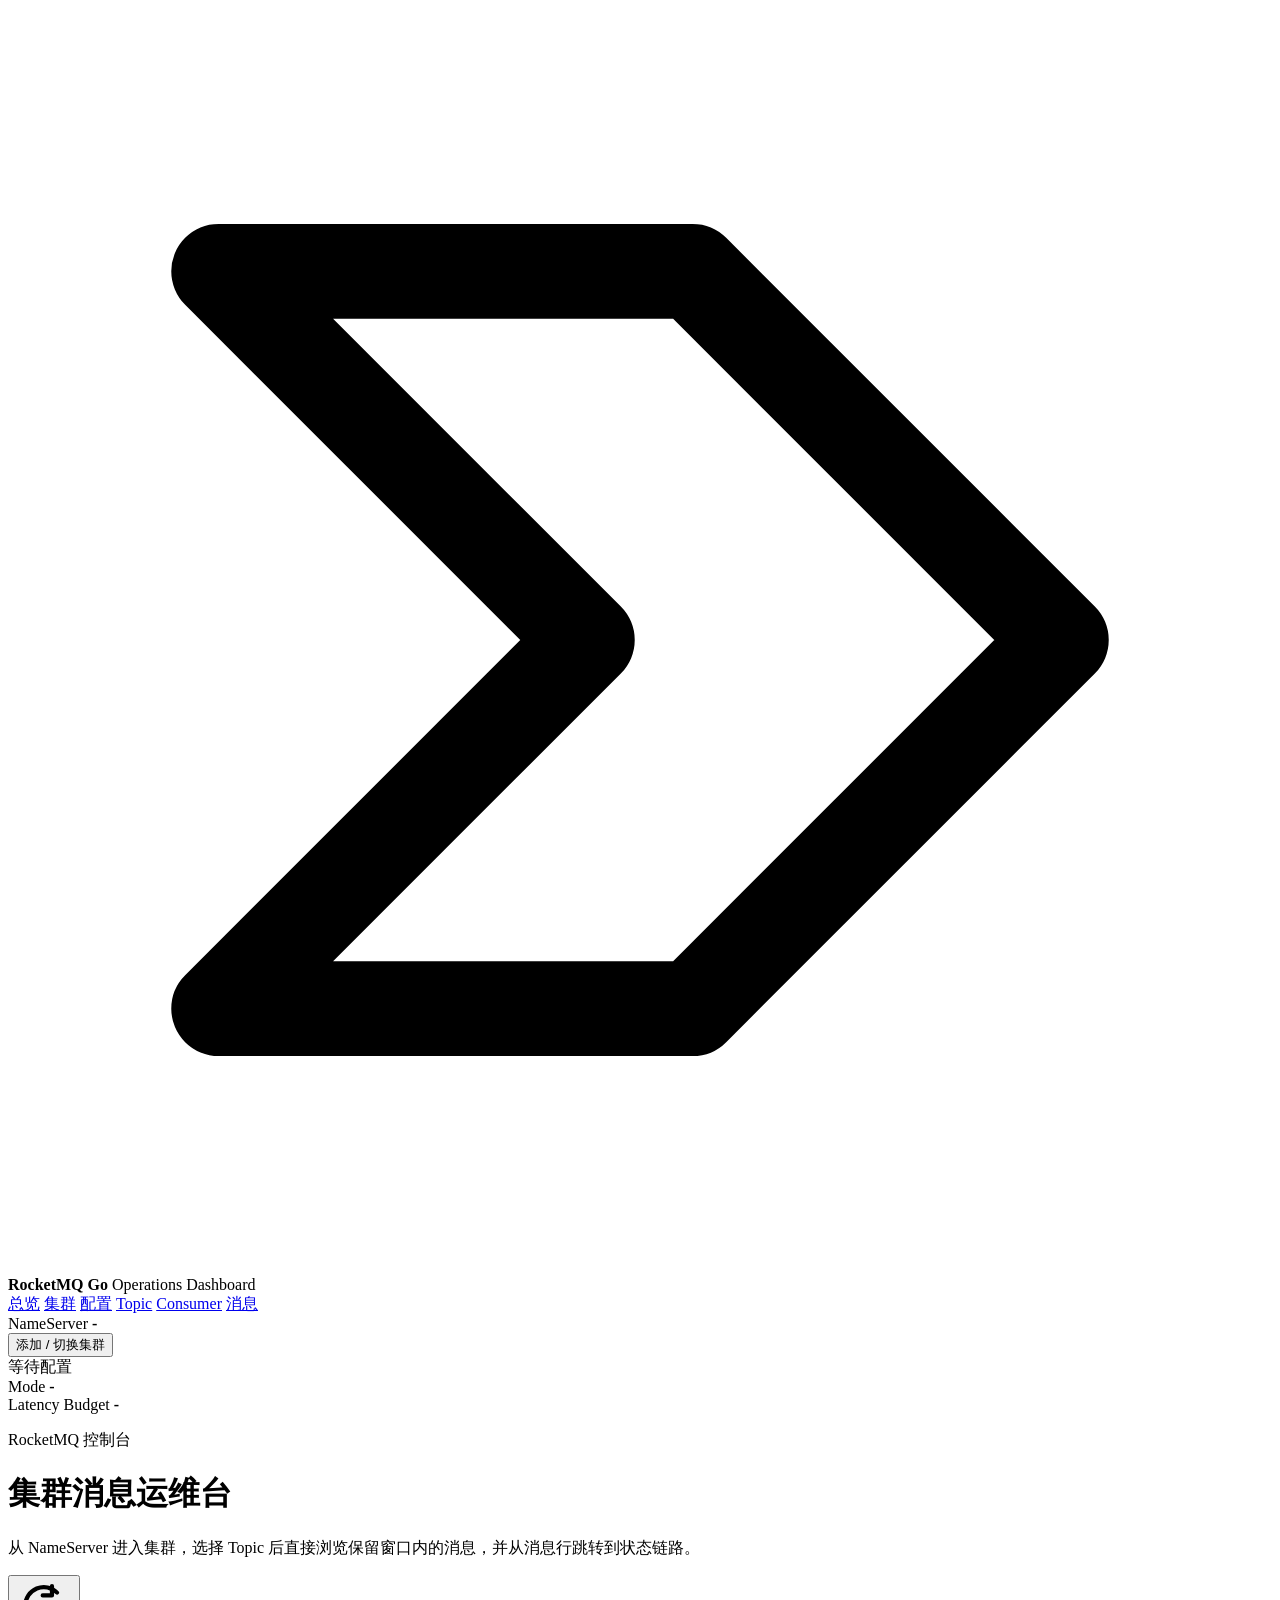
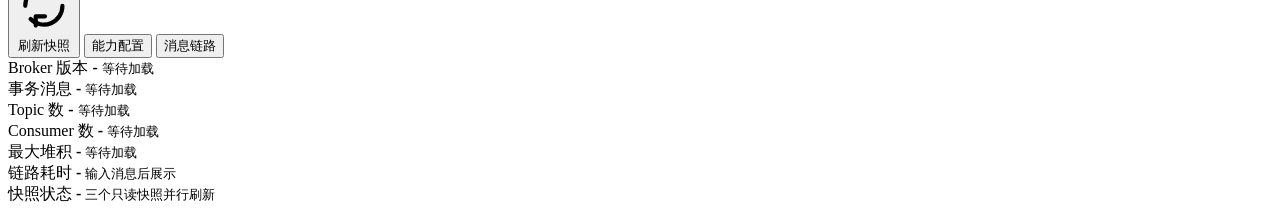
==== internal/server/public/index.html @ 45d166f7 "feat(dashboard): show external proxy endpoints" ====
<!doctype html>
<html lang="zh-CN">
  <head>
    <meta charset="UTF-8" />
    <meta name="viewport" content="width=device-width, initial-scale=1.0" />
    <title>RocketMQ Go Dashboard</title>
    <link rel="icon" href="data:image/svg+xml,%3Csvg xmlns='http://www.w3.org/2000/svg' viewBox='0 0 32 32'%3E%3Crect width='32' height='32' rx='6' fill='%231b2a33'/%3E%3Cpath d='M7 9h12l6 7-6 7H7l7-7z' fill='none' stroke='%23f0b95b' stroke-width='2.4' stroke-linejoin='round'/%3E%3C/svg%3E" />
    <link rel="stylesheet" href="/styles.css" />
  </head>
  <body>
    <div class="app-shell">
      <aside class="sidebar">
        <div class="brand">
          <div class="brand-mark" aria-hidden="true">
            <svg viewBox="0 0 24 24" role="presentation">
              <path d="M4 5h9l7 7-7 7H4l7-7z" fill="none" stroke="currentColor" stroke-width="1.8" stroke-linejoin="round" />
            </svg>
          </div>
          <div class="brand-copy">
            <strong>RocketMQ Go</strong>
            <span>Operations Dashboard</span>
          </div>
        </div>

        <nav class="side-nav" aria-label="页面导航" role="tablist">
          <a href="#overview" data-tab="overview" role="tab" aria-selected="true" class="active">总览</a>
          <a href="#clusters" data-tab="clusters" role="tab" aria-selected="false">集群</a>
          <a href="#features" data-tab="features" role="tab" aria-selected="false">配置</a>
          <a href="#topics" data-tab="topics" role="tab" aria-selected="false">Topic</a>
          <a href="#consumers" data-tab="consumers" role="tab" aria-selected="false">Consumer</a>
          <a href="#messages" data-tab="messages" role="tab" aria-selected="false">消息</a>
        </nav>

        <section class="sidebar-stack">
          <div class="sidebar-block">
            <span class="sidebar-label">NameServer</span>
            <strong id="nameServer">-</strong>
            <div class="nameserver-actions">
              <button id="openNameServerDialog" class="nameserver-open" type="button">添加 / 切换集群</button>
            </div>
            <span id="nameServerSwitchStatus" class="sidebar-note">等待配置</span>
          </div>
          <div class="sidebar-block">
            <span class="sidebar-label">Mode</span>
            <strong id="serviceMode">-</strong>
          </div>
          <div class="sidebar-block">
            <span class="sidebar-label">Latency Budget</span>
            <strong id="latencyBudget">-</strong>
          </div>
        </section>
      </aside>

      <main class="content">
        <header class="topbar">
          <div class="topbar-copy">
            <p class="eyebrow">RocketMQ 控制台</p>
            <h1>集群消息运维台</h1>
            <p class="lead">
              从 NameServer 进入集群，选择 Topic 后直接浏览保留窗口内的消息，并从消息行跳转到状态链路。
            </p>
          </div>
          <div class="topbar-actions">
            <button id="refreshButton" class="button button-primary" type="button">
              <svg viewBox="0 0 24 24" aria-hidden="true">
                <path d="M20 12a8 8 0 0 1-13.7 5.7M4 12a8 8 0 0 1 13.7-5.7" fill="none" stroke="currentColor" stroke-width="1.8" stroke-linecap="round" />
                <path d="M15.5 3.5v4h-4M8.5 20.5v-4h4" fill="none" stroke="currentColor" stroke-width="1.8" stroke-linecap="round" stroke-linejoin="round" />
              </svg>
              <span>刷新快照</span>
            </button>
            <button class="button button-secondary" type="button" data-tab-link="features">能力配置</button>
            <button class="button button-secondary" type="button" data-tab-link="messages">消息链路</button>
          </div>
        </header>

        <section class="kpi-grid page-view" id="overview" data-page="overview" aria-label="概览指标">
          <article class="kpi-card">
            <span>Broker 版本</span>
            <strong id="brokerVersion">-</strong>
            <small id="clusterMeta">等待加载</small>
          </article>
          <article class="kpi-card">
            <span>事务消息</span>
            <strong id="transactionSupport">-</strong>
            <small id="transactionMeta">等待加载</small>
          </article>
          <article class="kpi-card">
            <span>Topic 数</span>
            <strong id="topicCount">-</strong>
            <small id="topicMeta">等待加载</small>
          </article>
          <article class="kpi-card">
            <span>Consumer 数</span>
            <strong id="consumerCount">-</strong>
            <small id="consumerMeta">等待加载</small>
          </article>
          <article class="kpi-card">
            <span>最大堆积</span>
            <strong id="maxLag">-</strong>
            <small id="consumerLagMeta">等待加载</small>
          </article>
          <article class="kpi-card">
            <span>链路耗时</span>
            <strong id="chainLatency">-</strong>
            <small id="chainMeta">输入消息后展示</small>
          </article>
          <article class="kpi-card">
            <span>快照状态</span>
            <strong id="snapshotState">-</strong>
            <small id="snapshotMeta">三个只读快照并行刷新</small>
          </article>
        </section>

        <section class="panel page-view" id="clusters" data-page="clusters" hidden>
          <div class="panel-head">
            <div>
              <h2>集群与 Broker</h2>
              <p>展示 broker 自报版本、地址和链路负载，支持快速确认线上 MQ 版本。</p>
            </div>
            <div class="panel-meta">
              <span id="clusterStatus">等待刷新</span>
              <div class="status-pills" id="clusterMetaPills"></div>
            </div>
          </div>
          <div class="table-wrap card-table">
            <table>
              <thead>
                <tr>
                  <th>Cluster</th>
                  <th>Broker</th>
                  <th>地址</th>
                  <th>版本</th>
                  <th>InTPS</th>
                  <th>OutTPS</th>
                  <th>状态</th>
                  <th>操作</th>
                </tr>
              </thead>
              <tbody id="clusterRows"></tbody>
            </table>
          </div>
        </section>

        <section class="panel page-view" id="features" data-page="features" hidden>
          <div class="panel-head">
            <div>
              <h2>NameServer 能力与配置</h2>
              <p>按当前 NameServer 汇总 Broker 配置、系统 Topic、事务消息和运行期开关。</p>
            </div>
            <div class="panel-meta">
              <span id="featureStatus">等待刷新</span>
              <div class="status-pills" id="featureMetaPills"></div>
            </div>
          </div>

          <div id="featureSummary" class="summary-grid feature-summary">
            <div>
              <span>NameServer</span>
              <strong>-</strong>
            </div>
            <div>
              <span>Broker 配置</span>
              <strong>-</strong>
            </div>
            <div>
              <span>系统 Topic</span>
              <strong>-</strong>
            </div>
            <div>
              <span>采集时间</span>
              <strong>-</strong>
            </div>
          </div>

          <div id="capabilityGrid" class="capability-grid">
            <div class="empty-state">等待能力画像。</div>
          </div>

          <div id="featureWarnings" class="feature-warnings" hidden></div>

          <section class="feature-section">
            <div class="detail-section-head">
              <h3>事务消息运行态</h3>
              <span id="transactionRuntimeCount">0 项</span>
            </div>
            <div id="transactionRuntimePanel" class="transaction-runtime-panel">
              <div class="empty-state">等待刷新。</div>
            </div>
          </section>

          <section class="feature-section runtime-config-section">
            <div class="detail-section-head">
              <h3>在线配置与服务</h3>
              <span id="runtimeConfigStatus">等待状态</span>
            </div>
            <div id="proxyRuntimeSummary" class="summary-grid runtime-config-summary">
              <div><span>gRPC Proxy</span><strong>-</strong></div>
              <div><span>进程</span><strong>-</strong></div>
              <div><span>对外 gRPC</span><strong>-</strong></div>
              <div><span>对外 Remoting</span><strong>-</strong></div>
              <div><span>容器 gRPC</span><strong>-</strong></div>
              <div><span>容器 Remoting</span><strong>-</strong></div>
              <div><span>PID</span><strong>-</strong></div>
              <div><span>重启次数</span><strong>-</strong></div>
            </div>
            <form id="proxyRuntimeForm" class="proxy-runtime-form">
              <div class="runtime-config-toolbar">
                <label class="runtime-toggle" for="proxyRuntimeEnabled">
                  <input id="proxyRuntimeEnabled" type="checkbox" />
                  <span class="runtime-toggle-track" aria-hidden="true"></span>
                  <strong>gRPC Proxy</strong>
                </label>
                <div class="runtime-config-actions">
                  <button id="proxyRuntimeApply" class="button button-primary" type="submit">保存并应用</button>
                  <button id="proxyRuntimeRestart" class="button button-secondary" type="button">重启 Proxy</button>
                </div>
              </div>
              <div id="proxyRuntimeFields" class="runtime-config-groups">
                <div class="empty-state">等待 Proxy 配置。</div>
              </div>
            </form>
            <div id="runtimeConfigNotice" class="mutation-notice" role="status">等待配置操作。</div>
          </section>

          <section class="feature-section">
            <div class="detail-section-head">
              <h3>常用配置中文面板</h3>
              <span id="commonConfigPanelCount">0 项</span>
            </div>
            <div id="commonConfigPanels" class="common-config-panels">
              <div class="empty-state">等待刷新。</div>
            </div>
          </section>

          <section class="feature-section">
            <div class="detail-section-head">
              <h3>系统 Topic</h3>
              <span id="systemTopicCount">0 个</span>
            </div>
            <div class="table-wrap card-table">
              <table>
                <thead>
                  <tr>
                    <th>Topic</th>
                    <th>能力</th>
                    <th>类型</th>
                    <th>状态</th>
                    <th>说明</th>
                  </tr>
                </thead>
                <tbody id="systemTopicRows">
                  <tr><td colspan="5">等待刷新。</td></tr>
                </tbody>
              </table>
            </div>
          </section>

          <section class="feature-section">
            <div class="detail-section-head">
              <h3>NameServer 配置</h3>
              <span id="nameServerConfigCount">0 项</span>
            </div>
            <div id="nameServerConfigGroups" class="config-groups">
              <div class="empty-state">等待刷新。</div>
            </div>
          </section>

          <section class="feature-section">
            <div class="detail-section-head">
              <h3>Broker 配置</h3>
              <span id="brokerConfigCount">0 项</span>
            </div>
            <div class="config-toolbar">
              <label for="featureConfigSearch">
                <span>过滤配置</span>
                <input id="featureConfigSearch" type="search" autocomplete="off" placeholder="key / value / broker" />
              </label>
              <button id="featureConfigSearchClear" class="route-action" type="button">清空</button>
            </div>
            <div id="brokerConfigGroups" class="config-groups">
              <div class="empty-state">等待刷新。</div>
            </div>
          </section>
        </section>

        <section class="panel page-view" id="topics" data-page="topics" hidden>
            <div class="panel-head">
              <div>
                <h2>Topic</h2>
                <p>选择 Topic 后自动加载路由、队列水位和最近可回查消息。</p>
              </div>
              <div class="panel-meta">
                <span id="topicStatus">等待刷新</span>
                <div class="status-pills" id="topicMetaPills"></div>
              </div>
            </div>
            <div class="topic-layout">
              <div class="topic-list-panel">
                <div class="topic-searchbar">
                  <label for="topicSearchInput">
                    <span>搜索 Topic</span>
                    <input id="topicSearchInput" type="search" autocomplete="off" placeholder="名称 / 类型" />
                  </label>
                  <button id="topicSearchClear" class="route-action" type="button">清空</button>
                  <span id="topicSearchCount">等待加载</span>
                </div>
                <div class="table-wrap compact">
                  <table>
                    <thead>
                      <tr>
                        <th>Topic</th>
                        <th>类型</th>
                        <th>选择</th>
                      </tr>
                    </thead>
                    <tbody id="topicRows"></tbody>
                  </table>
                </div>
              </div>
              <div class="topic-detail-stack">
                <div class="subtab-bar" role="tablist" aria-label="Topic 功能">
                  <button class="subtab active" type="button" data-subtab-group="topic" data-subtab-target="topic-mutation-panel" aria-selected="true">配置</button>
                  <button class="subtab" type="button" data-subtab-group="topic" data-subtab-target="topic-send-panel" aria-selected="false">发送</button>
                  <button class="subtab" type="button" data-subtab-group="topic" data-subtab-target="topic-messages-panel" aria-selected="false">消息</button>
                  <button class="subtab" type="button" data-subtab-group="topic" data-subtab-target="topic-route-panel" aria-selected="false">路由</button>
                  <button class="subtab" type="button" data-subtab-group="topic" data-subtab-target="topic-status-panel" aria-selected="false">水位</button>
                </div>

                <div class="route-panel topic-mutation-panel" id="topic-mutation-panel" data-subtab-panel="topic">
                  <div class="result-head">
                    <h3>Topic 写入</h3>
                    <span id="topicMutationStatus">等待选择</span>
                  </div>
                  <form id="topicMutationForm" class="topic-mutation-form">
                    <div class="topic-scope-switch" role="group" aria-label="写入目标">
                      <button type="button" class="scope-chip active" data-topic-mutation-scope="cluster">集群</button>
                      <button type="button" class="scope-chip" data-topic-mutation-scope="broker">Broker</button>
                    </div>
                    <div class="form-grid">
                      <label class="topic-wide">
                        <span>Topic</span>
                        <input name="topic" autocomplete="off" />
                      </label>
                      <label>
                        <span>Cluster</span>
                        <select name="clusterName"></select>
                      </label>
                      <label>
                        <span>Broker Addr</span>
                        <select name="brokerAddr"></select>
                      </label>
                      <label>
                        <span>Read Queue</span>
                        <input name="readQueueNums" type="number" min="1" step="1" value="8" />
                      </label>
                      <label>
                        <span>Write Queue</span>
                        <input name="writeQueueNums" type="number" min="1" step="1" value="8" />
                      </label>
                      <label>
                        <span>Perm</span>
                        <select name="perm">
                          <option value="6">6 / RW</option>
                          <option value="4">4 / R</option>
                          <option value="2">2 / W</option>
                        </select>
                      </label>
                      <label class="topic-check">
                        <span>Order</span>
                        <input name="order" type="checkbox" />
                      </label>
                      <label class="topic-check">
                        <span>Unit</span>
                        <input name="unit" type="checkbox" />
                      </label>
                      <label class="topic-check">
                        <span>Has Unit Sub</span>
                        <input name="hasUnitSub" type="checkbox" />
                      </label>
                      <label class="topic-wide">
                        <span>Attributes</span>
                        <input name="attributes" autocomplete="off" placeholder="+message.type=NORMAL" />
                      </label>
                    </div>
                    <div class="form-actions topic-mutation-actions">
                      <button id="topicMutationSubmit" class="button button-primary" type="submit">创建 / 更新</button>
                      <button id="topicDeleteButton" class="button button-secondary" type="button">删除</button>
                      <p class="form-hint">写入后会重新读取 Topic 列表，并清理相关路由、水位和消息缓存。</p>
                    </div>
                  </form>
                  <div id="topicMutationSummary" class="summary-grid topic-mutation-summary">
                    <div>
                      <span>Topic</span>
                      <strong>-</strong>
                    </div>
                    <div>
                      <span>写入目标</span>
                      <strong>-</strong>
                    </div>
                    <div>
                      <span>Cluster</span>
                      <strong>-</strong>
                    </div>
                    <div>
                      <span>Broker</span>
                      <strong>-</strong>
                    </div>
                  </div>
                </div>

                <div class="route-panel topic-message-send-panel" id="topic-send-panel" data-subtab-panel="topic" hidden>
                  <div class="result-head">
                    <h3>发送消息</h3>
                    <span id="topicMessageSendStatus">等待选择</span>
                  </div>
                  <form id="topicMessageSendForm" class="topic-message-send-form">
                    <div class="form-grid">
                      <label class="topic-wide">
                        <span>Topic</span>
                        <input name="topic" autocomplete="off" />
                      </label>
                      <label class="topic-wide">
                        <span>Body</span>
                        <textarea name="body" rows="5" placeholder='{"hello":"rocketmq"}'></textarea>
                      </label>
                      <label>
                        <span>Keys</span>
                        <input name="keys" autocomplete="off" placeholder="业务 key，可选" />
                      </label>
                      <label>
                        <span>Tags</span>
                        <input name="tags" autocomplete="off" placeholder="TagA，可选" />
                      </label>
                      <label>
                        <span>Broker Name</span>
                        <select name="brokerName"></select>
                      </label>
                      <label>
                        <span>Queue ID</span>
                        <input name="queueId" type="number" min="0" step="1" placeholder="自动" />
                      </label>
                      <label class="topic-check topic-wide">
                        <span>Trace Enable</span>
                        <input name="traceEnable" type="checkbox" />
                      </label>
                    </div>
                    <div class="form-actions topic-mutation-actions">
                      <button id="topicMessageSendButton" class="button button-primary" type="submit">发送</button>
                      <button id="topicMessageSendChainButton" class="button button-secondary" type="button" disabled>查看链路</button>
                      <p class="form-hint">发送成功后会回显 messageId，并可直接带入消息链路查询。</p>
                    </div>
                  </form>
                  <div id="topicMessageSendResult" class="summary-grid topic-message-send-result">
                    <div>
                      <span>Message ID</span>
                      <strong>-</strong>
                    </div>
                    <div>
                      <span>发送状态</span>
                      <strong>-</strong>
                    </div>
                    <div>
                      <span>Broker</span>
                      <strong>-</strong>
                    </div>
                    <div>
                      <span>队列</span>
                      <strong>-</strong>
                    </div>
                  </div>
                </div>

                <div class="route-panel" id="topic-route-panel" data-subtab-panel="topic" hidden>
                  <div class="result-head">
                    <h3>消息路由</h3>
                    <div class="result-head-actions">
                      <span id="topicRouteStatus">等待选择</span>
                      <button id="topicRouteOpenDetail" class="route-action route-action-small" type="button">弹窗</button>
                    </div>
                  </div>
                  <div id="topicRouteSummary" class="summary-grid">
                    <div>
                      <span>Topic</span>
                      <strong>-</strong>
                    </div>
                    <div>
                      <span>读 / 写队列</span>
                      <strong>-</strong>
                    </div>
                  </div>
                  <div class="table-wrap route-table card-table">
                    <table>
                      <thead>
                        <tr>
                          <th>Broker</th>
                          <th>集群</th>
                          <th>地址</th>
                          <th>Read</th>
                          <th>Write</th>
                          <th>权限</th>
                        </tr>
                      </thead>
                      <tbody id="topicRouteRows">
                        <tr><td colspan="6">选择一个 Topic 查看路由。</td></tr>
                      </tbody>
                    </table>
                  </div>
                </div>

                <div class="route-panel" id="topic-status-panel" data-subtab-panel="topic" hidden>
                  <div class="result-head">
                    <h3>队列水位</h3>
                    <div class="result-head-actions">
                      <span id="topicQueueStatus">等待选择</span>
                      <button id="topicStatusOpenDetail" class="route-action route-action-small" type="button">弹窗</button>
                    </div>
                  </div>
                  <div id="topicQueueSummary" class="summary-grid">
                    <div>
                      <span>Topic</span>
                      <strong>-</strong>
                    </div>
                    <div>
                      <span>队列 / 消息数</span>
                      <strong>-</strong>
                    </div>
                  </div>
                  <div class="table-wrap route-table topic-status-table card-table">
                    <table>
                      <thead>
                        <tr>
                          <th>Broker</th>
                          <th>QID</th>
                          <th>最小位点</th>
                          <th>最大位点</th>
                          <th>消息数</th>
                          <th>最后写入时间</th>
                        </tr>
                      </thead>
                      <tbody id="topicQueueRows">
                        <tr><td colspan="6">选择一个 Topic 查看队列水位。</td></tr>
                      </tbody>
                    </table>
                  </div>
                </div>

                <div class="route-panel message-browser-panel" id="topic-messages-panel" data-subtab-panel="topic" hidden>
                  <div class="result-head">
                    <h3>Topic 消息</h3>
                    <div class="result-head-actions">
                      <span id="topicMessagesStatus">等待选择</span>
                      <button id="topicMessagesOpenDetail" class="route-action route-action-small" type="button">弹窗</button>
                    </div>
                  </div>
                  <div id="topicMessagesSummary" class="summary-grid">
                    <div>
                      <span>Topic</span>
                      <strong>-</strong>
                    </div>
                    <div>
                      <span>消息 / 位点</span>
                      <strong>-</strong>
                    </div>
                    <div>
                      <span>Limit</span>
                      <strong>-</strong>
                    </div>
                    <div>
                      <span>新拉 / 复用</span>
                      <strong>-</strong>
                    </div>
                    <div>
                      <span>Warnings</span>
                      <strong>-</strong>
                    </div>
                  </div>
                  <div class="message-browser-toolbar">
                    <label>
                      <span>Limit</span>
                      <input id="topicMessageLimit" type="number" min="1" max="24" value="12" />
                    </label>
                    <button id="topicMessagesRefresh" class="route-action" type="button">刷新消息</button>
                  </div>
                  <p class="message-retention-note">历史消息取决于 Broker 保留窗口；链路 Trace 还取决于 trace 数据是否开启并保留。</p>
                  <div class="table-wrap route-table topic-messages-table card-table">
                    <table>
                      <thead>
                        <tr>
                          <th>Message ID</th>
                          <th>Keys</th>
                          <th>Broker</th>
                          <th>队列</th>
                          <th>Offset</th>
                          <th>存储时间</th>
                          <th>Body</th>
                          <th>链路</th>
                        </tr>
                      </thead>
                      <tbody id="topicMessageRows">
                        <tr><td colspan="8">选择一个 Topic 浏览消息。</td></tr>
                      </tbody>
                    </table>
                  </div>
                </div>
              </div>
            </div>
        </section>

        <section class="panel page-view" id="consumers" data-page="consumers" hidden>
            <div class="panel-head">
              <div>
                <h2>Consumer</h2>
                <p>显示在线状态、消费模式、协议版本、堆积量，并可展开连接、订阅和队列进度。</p>
              </div>
              <div class="panel-meta">
                <span id="consumerStatus">等待刷新</span>
                <div class="status-pills" id="consumerMetaPills"></div>
              </div>
            </div>
            <div class="consumer-layout">
              <div class="consumer-list-panel">
                <div class="consumer-searchbar">
                  <label for="consumerSearchInput">
                    <span>搜索 Consumer</span>
                    <input id="consumerSearchInput" type="search" autocomplete="off" placeholder="消费者组 / 状态 / 版本 / 模式" />
                  </label>
                  <button id="consumerSearchClear" class="route-action" type="button">清空</button>
                  <span id="consumerSearchCount">等待加载</span>
                </div>
                <div class="table-wrap compact">
                  <table>
                    <thead>
                      <tr>
                        <th>消费者组</th>
                        <th>在线</th>
                        <th>版本</th>
                        <th>模式</th>
                        <th>堆积</th>
                        <th>详情</th>
                      </tr>
                    </thead>
                    <tbody id="consumerRows"></tbody>
                  </table>
                </div>
              </div>

              <div class="consumer-detail-panel">
                <div class="result-head">
                  <h3>消费者详情</h3>
                  <span id="consumerDetailStatus">等待选择</span>
                </div>

                <div class="subtab-bar" role="tablist" aria-label="Consumer 详情功能">
                  <button class="subtab active" type="button" data-subtab-group="consumer" data-subtab-target="consumer-summary-panel" aria-selected="true">概览</button>
                  <button class="subtab" type="button" data-subtab-group="consumer" data-subtab-target="consumer-reset-panel" aria-selected="false">重置</button>
                  <button class="subtab" type="button" data-subtab-group="consumer" data-subtab-target="consumer-connections-panel" aria-selected="false">连接</button>
                  <button class="subtab" type="button" data-subtab-group="consumer" data-subtab-target="consumer-subscriptions-panel" aria-selected="false">订阅</button>
                  <button class="subtab" type="button" data-subtab-group="consumer" data-subtab-target="consumer-progress-panel" aria-selected="false">进度</button>
                </div>

                <section class="detail-section" id="consumer-summary-panel" data-subtab-panel="consumer">
                  <div class="detail-section-head">
                    <h4>概览</h4>
                    <span>消费者组、订阅 Topic 与堆积摘要</span>
                  </div>
                  <div id="consumerDetailSummary" class="summary-grid">
                    <div>
                      <span>消费者组</span>
                      <strong>-</strong>
                    </div>
                    <div>
                      <span>Topic</span>
                      <strong>-</strong>
                    </div>
                    <div>
                      <span>堆积 / 处理中</span>
                      <strong>-</strong>
                    </div>
                    <div>
                      <span>Consume TPS</span>
                      <strong>-</strong>
                    </div>
                  </div>
                </section>

                <section class="detail-section consumer-offset-reset-panel" id="consumer-reset-panel" data-subtab-panel="consumer" hidden>
                  <div class="detail-section-head">
                    <h4>重置消费点</h4>
                    <span id="consumerOffsetResetStatus">等待选择</span>
                  </div>
                  <form id="consumerOffsetResetForm" class="consumer-offset-reset-form">
                    <div class="form-grid">
                      <label>
                        <span>Consumer Group</span>
                        <input name="group" autocomplete="off" />
                      </label>
                      <label>
                        <span>Topic</span>
                        <input name="topic" autocomplete="off" />
                      </label>
                      <label>
                        <span>Timestamp</span>
                        <input name="timestamp" autocomplete="off" value="now" />
                      </label>
                      <label class="topic-check">
                        <span>Force</span>
                        <input name="force" type="checkbox" checked />
                      </label>
                      <label>
                        <span>Broker Addr</span>
                        <input name="brokerAddr" autocomplete="off" placeholder="单队列可选" />
                      </label>
                      <label>
                        <span>Queue ID</span>
                        <input name="queueId" type="number" min="0" step="1" placeholder="单队列可选" />
                      </label>
                      <label>
                        <span>Offset</span>
                        <input name="offset" type="number" min="0" step="1" placeholder="可选" />
                      </label>
                    </div>
                    <div class="form-actions topic-mutation-actions">
                      <button id="consumerOffsetResetButton" class="button button-primary" type="submit">重置消费点</button>
                      <p class="form-hint">默认按 group/topic 重置；填写 Broker Addr + Queue ID 时只重置单个队列。</p>
                    </div>
                  </form>
                  <div id="consumerOffsetResetResult" class="summary-grid consumer-offset-reset-result">
                    <div>
                      <span>目标</span>
                      <strong>-</strong>
                    </div>
                    <div>
                      <span>时间</span>
                      <strong>-</strong>
                    </div>
                    <div>
                      <span>操作</span>
                      <strong>-</strong>
                    </div>
                    <div>
                      <span>输出</span>
                      <strong>-</strong>
                    </div>
                  </div>
                </section>

                <section class="detail-section" id="consumer-connections-panel" data-subtab-panel="consumer" hidden>
                  <div class="detail-section-head">
                    <h4>连接</h4>
                    <div class="detail-section-actions">
                      <span>客户端地址、语言和版本</span>
                      <button id="consumerConnectionsOpenDetail" class="route-action route-action-small" type="button">弹窗</button>
                    </div>
                  </div>
                  <div class="table-wrap consumer-detail-table card-table">
                    <table>
                      <thead>
                        <tr>
                          <th>Client ID</th>
                          <th>客户端地址</th>
                          <th>语言</th>
                          <th>版本</th>
                        </tr>
                      </thead>
                      <tbody id="consumerConnectionRows">
                        <tr><td colspan="4">选择一个消费者组查看连接。</td></tr>
                      </tbody>
                    </table>
                  </div>
                </section>

                <section class="detail-section" id="consumer-subscriptions-panel" data-subtab-panel="consumer" hidden>
                  <div class="detail-section-head">
                    <h4>订阅</h4>
                    <div class="detail-section-actions">
                      <span>Topic 与过滤表达式</span>
                      <button id="consumerSubscriptionsOpenDetail" class="route-action route-action-small" type="button">弹窗</button>
                    </div>
                  </div>
                  <div class="table-wrap consumer-detail-table card-table">
                    <table>
                      <thead>
                        <tr>
                          <th>Topic</th>
                          <th>SubExpression</th>
                        </tr>
                      </thead>
                      <tbody id="consumerSubscriptionRows">
                        <tr><td colspan="2">选择一个消费者组查看订阅。</td></tr>
                      </tbody>
                    </table>
                  </div>
                </section>

                <section class="detail-section" id="consumer-progress-panel" data-subtab-panel="consumer" hidden>
                  <div class="detail-section-head">
                    <h4>消费进度</h4>
                    <div class="detail-section-actions">
                      <span>队列位点、堆积和最后消费时间</span>
                      <button id="consumerProgressOpenDetail" class="route-action route-action-small" type="button">弹窗</button>
                    </div>
                  </div>
                  <div class="table-wrap consumer-detail-table progress-table card-table">
                    <table>
                      <thead>
                        <tr>
                          <th>Topic</th>
                          <th>Broker</th>
                          <th>队列</th>
                          <th>Broker 位点</th>
                          <th>消费位点</th>
                          <th>客户端 IP</th>
                          <th>堆积</th>
                          <th>处理中</th>
                          <th>最后时间</th>
                        </tr>
                      </thead>
                      <tbody id="consumerProgressRows">
                        <tr><td colspan="9">选择一个消费者组查看消费进度。</td></tr>
                      </tbody>
                    </table>
                  </div>
                </section>
              </div>
            </div>
        </section>

        <section class="panel chain-panel page-view" id="messages" data-page="messages" hidden>
          <div class="panel-head">
            <div>
              <h2>单条消息链路</h2>
              <p>从 Topic 消息行自动带入 messageId；历史链路取决于 Broker 和 Trace 保留窗口。</p>
            </div>
            <div class="panel-meta">
              <span id="chainStatus">等待查询</span>
              <div class="status-pills" id="chainMetaPills"></div>
            </div>
          </div>

          <div class="chain-layout">
            <form id="chainForm" class="chain-form">
              <div class="chain-form-head">
                <div class="chain-form-title">
                  <span>Query</span>
                  <h3>查询条件</h3>
                </div>
                <div id="chainSource" class="chain-source">等待从消息列表选择，或使用高级查询。</div>
              </div>
              <div class="form-grid chain-query-grid chain-primary-grid">
                <label class="chain-field chain-field-wide">
                  <span>Topic</span>
                  <input name="topic" value="sample_notice_topic" autocomplete="off" />
                </label>
                <label class="chain-field chain-field-wide">
                  <span>Message ID</span>
                  <input name="messageId" placeholder="输入 msgId 或 offsetMsgId" autocomplete="off" />
                </label>
                <label class="chain-field chain-field-wide">
                  <span>Key</span>
                  <input name="key" placeholder="按业务 key 查询" autocomplete="off" />
                </label>
              </div>
              <details class="chain-advanced">
                <summary>
                  <span>高级条件</span>
                  <small>消费组、Trace Topic、时间窗口</small>
                </summary>
                <div class="form-grid chain-query-grid chain-advanced-grid">
                  <label class="chain-field">
                    <span>Consumer Group</span>
                    <input name="consumerGroup" placeholder="可选，查看消费堆积" autocomplete="off" />
                  </label>
                  <label class="chain-field">
                    <span>Trace Topic</span>
                    <input name="traceTopic" placeholder="可选，默认由 mqadmin 处理" autocomplete="off" />
                  </label>
                  <label class="chain-field chain-field-short">
                    <span>Max Num</span>
                    <input name="maxNum" type="number" min="1" step="1" placeholder="32" />
                  </label>
                  <label class="chain-field">
                    <span>Begin Timestamp</span>
                    <input name="beginTimestamp" type="number" min="0" step="1" placeholder="毫秒时间戳" />
                  </label>
                  <label class="chain-field">
                    <span>End Timestamp</span>
                    <input name="endTimestamp" type="number" min="0" step="1" placeholder="毫秒时间戳" />
                  </label>
                </div>
              </details>
              <div class="form-actions chain-form-actions">
                <p class="form-hint">没有填 messageId 时会先按 key 搜索候选，再回查完整消息。</p>
                <button type="submit" class="button button-primary" id="chainButton">
                  <svg viewBox="0 0 24 24" aria-hidden="true">
                    <path d="M8 12h8M12 8l4 4-4 4" fill="none" stroke="currentColor" stroke-width="1.8" stroke-linecap="round" stroke-linejoin="round" />
                    <path d="M4 5h9l7 7-7 7H4l7-7z" fill="none" stroke="currentColor" stroke-width="1.8" stroke-linejoin="round" opacity=".35" />
                  </svg>
                  <span>查询链路</span>
                </button>
              </div>
            </form>

            <div class="chain-results">
              <div class="result-block">
              <div class="result-head">
                <h3>消息摘要</h3>
                  <span id="chainSummaryStatus">等待查询</span>
                </div>
                <div id="messageSummary" class="message-summary empty-state">
                  输入消息 ID 或 Key 后，这里会显示 Broker 存储信息、Trace 结果和消费状态。
                </div>
              </div>

              <div class="result-block">
                <div class="result-head">
                  <h3>候选消息</h3>
                  <span id="candidateHint">0 条</span>
                </div>
                <div id="candidateList" class="candidate-list empty-state">暂无候选消息。</div>
              </div>

              <div class="result-block result-block-wide">
                <div class="result-head">
                  <h3>状态链路</h3>
                  <span id="timelineHint">等待查询</span>
                </div>
                <div id="timeline" class="timeline empty-state">
                  输入消息 ID 或 Key 后查看发送、存储、消费与重试轨迹。
                </div>
              </div>
            </div>
          </div>
        </section>
      </main>
    </div>

    <dialog id="nameServerDialog" class="nameserver-dialog" aria-labelledby="nameServerDialogTitle">
      <form id="nameServerForm" class="nameserver-dialog-form">
        <div class="nameserver-dialog-head">
          <div>
            <span class="sidebar-label">Cluster Endpoint</span>
            <h2 id="nameServerDialogTitle">NameServer 环境</h2>
          </div>
          <button id="nameServerDialogClose" class="dialog-close" type="button">关闭</button>
        </div>
        <div class="nameserver-field-grid">
          <label class="nameserver-field">
            <span>环境名称</span>
            <input id="nameServerNameInput" name="nameServerName" autocomplete="off" placeholder="生产 / 测试 / 本地" />
          </label>
          <label class="nameserver-field">
            <span>NameServer</span>
            <input id="nameServerInput" name="nameServer" autocomplete="off" placeholder="host:9876" />
          </label>
        </div>
        <div class="nameserver-choice-head">
          <span>环境列表</span>
          <strong id="nameServerChoiceCount">0</strong>
        </div>
        <div id="nameServerChoiceList" class="nameserver-choice-list">
          <button type="button" class="nameserver-choice empty-choice">暂无已添加 NameServer</button>
        </div>
        <div class="nameserver-dialog-actions">
          <span id="nameServerDialogStatus" class="dialog-status">等待输入</span>
          <button id="nameServerDialogCancel" class="button button-secondary" type="button">取消</button>
          <button id="nameServerButton" class="button button-primary" type="submit">保存并切换</button>
        </div>
      </form>
    </dialog>

    <dialog id="detailDialog" class="detail-dialog" aria-labelledby="detailDialogTitle">
      <div class="detail-dialog-shell">
        <div class="detail-dialog-head">
          <div>
            <span id="detailDialogMeta" class="sidebar-label">Detail</span>
            <h2 id="detailDialogTitle">详情</h2>
          </div>
          <button id="detailDialogClose" class="dialog-close" type="button">关闭</button>
        </div>
        <div id="detailDialogBody" class="detail-dialog-body"></div>
      </div>
    </dialog>

    <script src="/app.js"></script>
  </body>
</html>
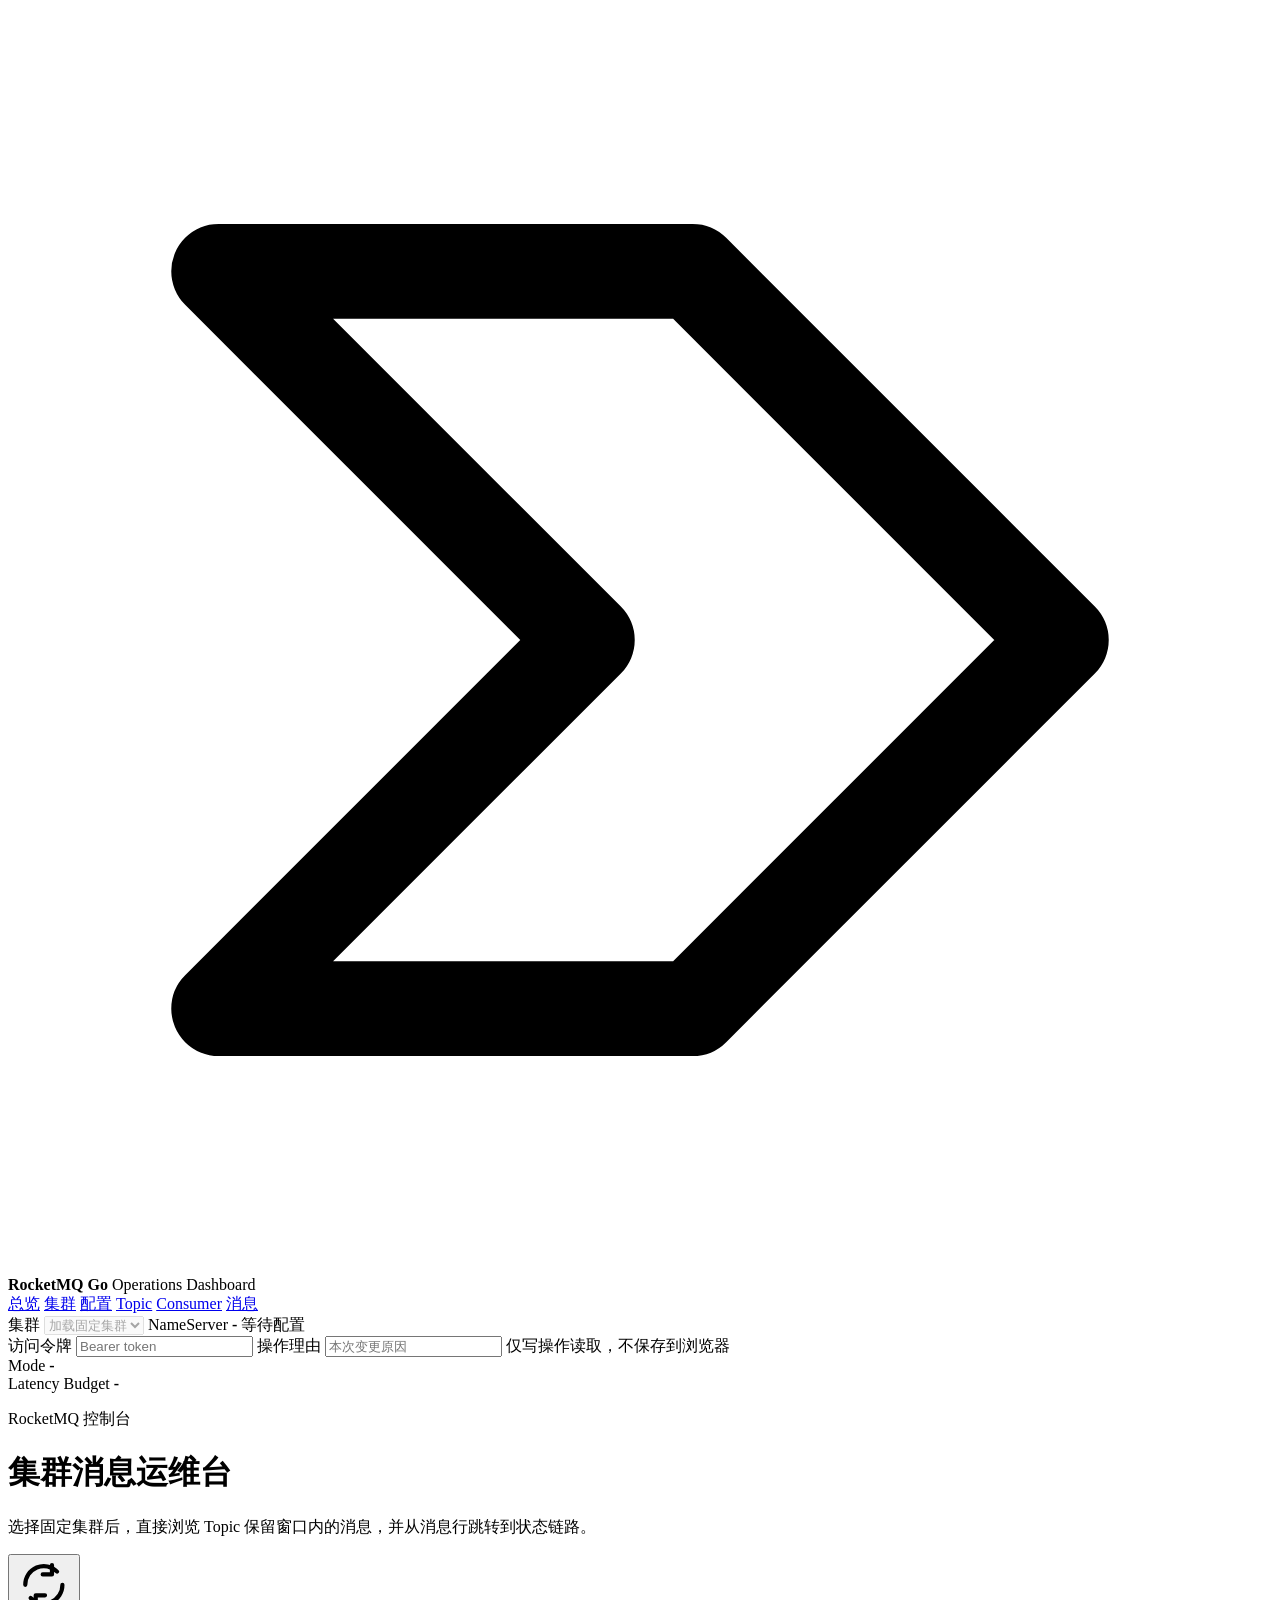
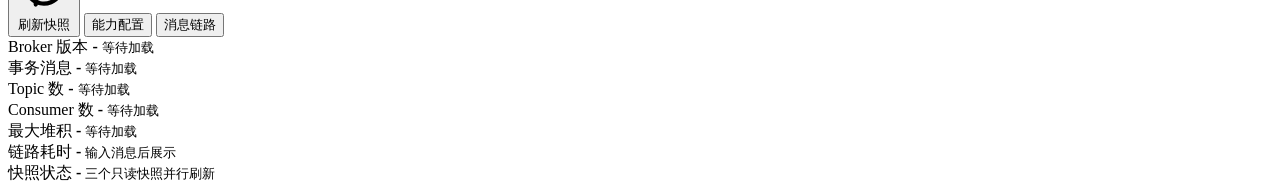
==== commit da2f53c2: "feat(dashboard): isolate cluster operations" ====
--- a/internal/server/public/index.html
+++ b/internal/server/public/index.html
@@ -33,12 +33,20 @@
 
         <section class="sidebar-stack">
           <div class="sidebar-block">
+            <label class="sidebar-label" for="clusterSelect">集群</label>
+            <select id="clusterSelect" class="sidebar-select" aria-label="选择固定集群" disabled>
+              <option>加载固定集群</option>
+            </select>
             <span class="sidebar-label">NameServer</span>
             <strong id="nameServer">-</strong>
-            <div class="nameserver-actions">
-              <button id="openNameServerDialog" class="nameserver-open" type="button">添加 / 切换集群</button>
-            </div>
-            <span id="nameServerSwitchStatus" class="sidebar-note">等待配置</span>
+            <span id="clusterSwitchStatus" class="sidebar-note">等待配置</span>
+          </div>
+          <div class="sidebar-block">
+            <label class="sidebar-label" for="authTokenInput">访问令牌</label>
+            <input id="authTokenInput" class="sidebar-input" type="password" autocomplete="off" spellcheck="false" placeholder="Bearer token" />
+            <label class="sidebar-label sidebar-input-label" for="operationReasonInput">操作理由</label>
+            <input id="operationReasonInput" class="sidebar-input" type="text" autocomplete="off" maxlength="240" placeholder="本次变更原因" />
+            <span class="sidebar-note">仅写操作读取，不保存到浏览器</span>
           </div>
           <div class="sidebar-block">
             <span class="sidebar-label">Mode</span>
@@ -57,7 +65,7 @@
             <p class="eyebrow">RocketMQ 控制台</p>
             <h1>集群消息运维台</h1>
             <p class="lead">
-              从 NameServer 进入集群，选择 Topic 后直接浏览保留窗口内的消息，并从消息行跳转到状态链路。
+              选择固定集群后，直接浏览 Topic 保留窗口内的消息，并从消息行跳转到状态链路。
             </p>
           </div>
           <div class="topbar-actions">
@@ -934,40 +942,6 @@
       </main>
     </div>
 
-    <dialog id="nameServerDialog" class="nameserver-dialog" aria-labelledby="nameServerDialogTitle">
-      <form id="nameServerForm" class="nameserver-dialog-form">
-        <div class="nameserver-dialog-head">
-          <div>
-            <span class="sidebar-label">Cluster Endpoint</span>
-            <h2 id="nameServerDialogTitle">NameServer 环境</h2>
-          </div>
-          <button id="nameServerDialogClose" class="dialog-close" type="button">关闭</button>
-        </div>
-        <div class="nameserver-field-grid">
-          <label class="nameserver-field">
-            <span>环境名称</span>
-            <input id="nameServerNameInput" name="nameServerName" autocomplete="off" placeholder="生产 / 测试 / 本地" />
-          </label>
-          <label class="nameserver-field">
-            <span>NameServer</span>
-            <input id="nameServerInput" name="nameServer" autocomplete="off" placeholder="host:9876" />
-          </label>
-        </div>
-        <div class="nameserver-choice-head">
-          <span>环境列表</span>
-          <strong id="nameServerChoiceCount">0</strong>
-        </div>
-        <div id="nameServerChoiceList" class="nameserver-choice-list">
-          <button type="button" class="nameserver-choice empty-choice">暂无已添加 NameServer</button>
-        </div>
-        <div class="nameserver-dialog-actions">
-          <span id="nameServerDialogStatus" class="dialog-status">等待输入</span>
-          <button id="nameServerDialogCancel" class="button button-secondary" type="button">取消</button>
-          <button id="nameServerButton" class="button button-primary" type="submit">保存并切换</button>
-        </div>
-      </form>
-    </dialog>
-
     <dialog id="detailDialog" class="detail-dialog" aria-labelledby="detailDialogTitle">
       <div class="detail-dialog-shell">
         <div class="detail-dialog-head">
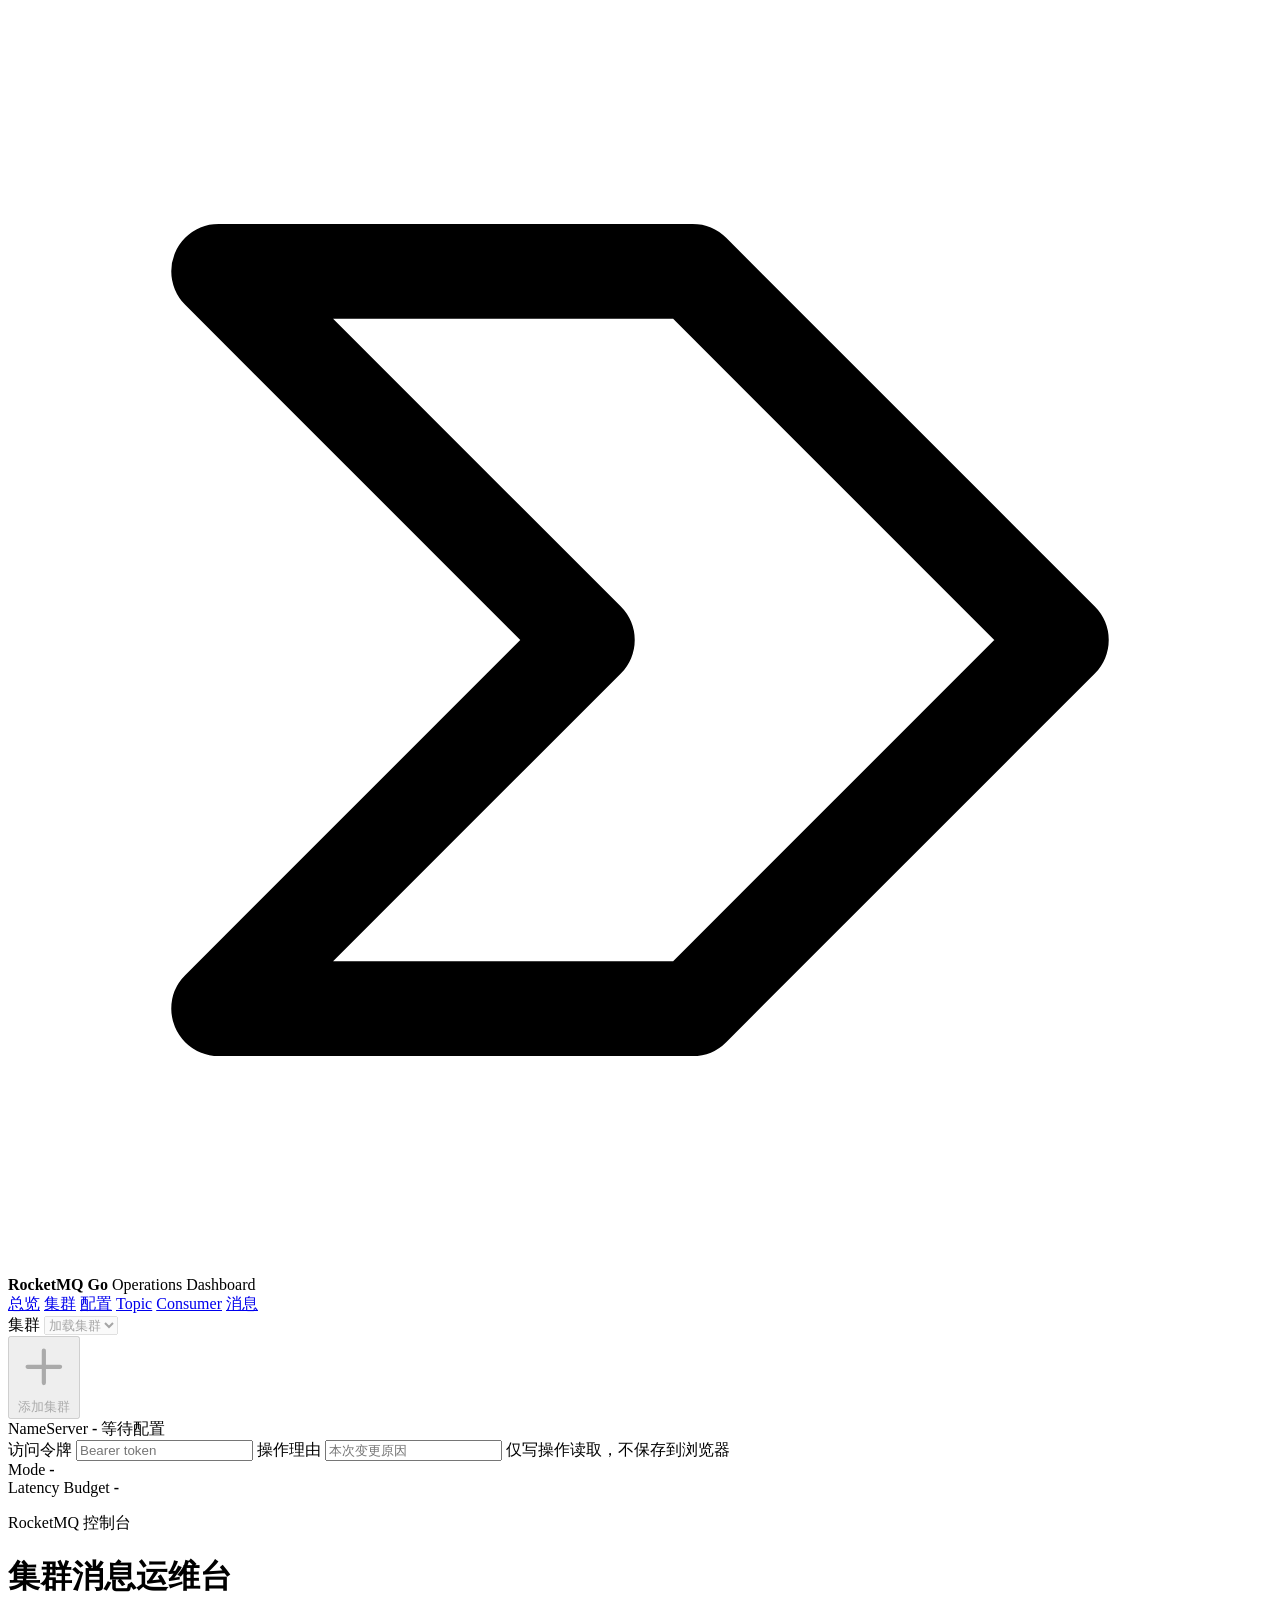
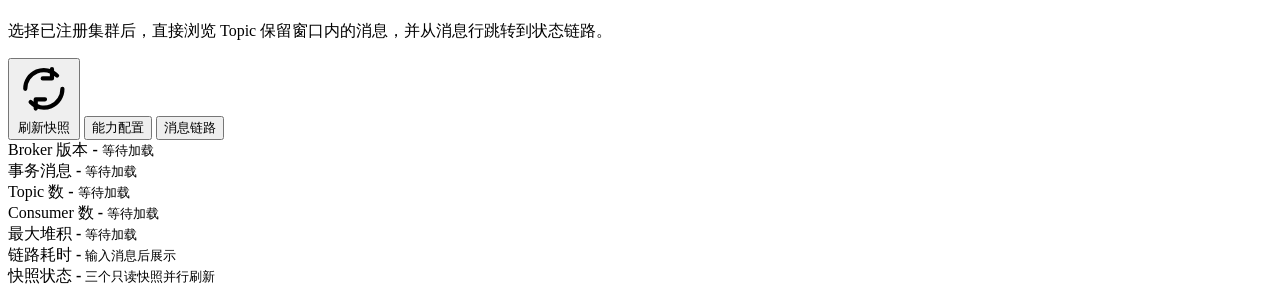
==== commit a3021ada: "feat(dashboard): add persistent cluster registration" ====
--- a/internal/server/public/index.html
+++ b/internal/server/public/index.html
@@ -34,9 +34,17 @@
         <section class="sidebar-stack">
           <div class="sidebar-block">
             <label class="sidebar-label" for="clusterSelect">集群</label>
-            <select id="clusterSelect" class="sidebar-select" aria-label="选择固定集群" disabled>
-              <option>加载固定集群</option>
+            <select id="clusterSelect" class="sidebar-select" aria-label="选择集群" disabled>
+              <option>加载集群</option>
             </select>
+            <div class="nameserver-actions">
+              <button id="clusterAddButton" class="nameserver-open" type="button" disabled>
+                <svg viewBox="0 0 24 24" aria-hidden="true">
+                  <path d="M12 5v14M5 12h14" fill="none" stroke="currentColor" stroke-width="1.8" stroke-linecap="round" />
+                </svg>
+                <span>添加集群</span>
+              </button>
+            </div>
             <span class="sidebar-label">NameServer</span>
             <strong id="nameServer">-</strong>
             <span id="clusterSwitchStatus" class="sidebar-note">等待配置</span>
@@ -65,7 +73,7 @@
             <p class="eyebrow">RocketMQ 控制台</p>
             <h1>集群消息运维台</h1>
             <p class="lead">
-              选择固定集群后，直接浏览 Topic 保留窗口内的消息，并从消息行跳转到状态链路。
+              选择已注册集群后，直接浏览 Topic 保留窗口内的消息，并从消息行跳转到状态链路。
             </p>
           </div>
           <div class="topbar-actions">
@@ -373,6 +381,15 @@
                           <option value="2">2 / W</option>
                         </select>
                       </label>
+                      <label>
+                        <span>Topic 类型</span>
+                        <select name="messageType">
+                          <option value="NORMAL">普通</option>
+                          <option value="TRANSACTION">事务</option>
+                          <option value="FIFO">顺序</option>
+                          <option value="DELAY">延时</option>
+                        </select>
+                      </label>
                       <label class="topic-check">
                         <span>Order</span>
                         <input name="order" type="checkbox" />
@@ -386,8 +403,8 @@
                         <input name="hasUnitSub" type="checkbox" />
                       </label>
                       <label class="topic-wide">
-                        <span>Attributes</span>
-                        <input name="attributes" autocomplete="off" placeholder="+message.type=NORMAL" />
+                        <span>高级属性</span>
+                        <input name="attributes" autocomplete="off" placeholder="+cleanup.policy=COMPACTION" />
                       </label>
                     </div>
                     <div class="form-actions topic-mutation-actions">
@@ -942,6 +959,37 @@
       </main>
     </div>
 
+    <dialog id="clusterAddDialog" class="nameserver-dialog" aria-labelledby="clusterAddDialogTitle">
+      <form id="clusterAddForm" class="nameserver-dialog-form">
+        <div class="nameserver-dialog-head">
+          <div>
+            <span class="sidebar-label">集群管理</span>
+            <h2 id="clusterAddDialogTitle">添加集群</h2>
+          </div>
+          <button id="clusterAddDialogClose" class="dialog-close" type="button">关闭</button>
+        </div>
+        <div class="nameserver-field-grid">
+          <label class="nameserver-field" for="clusterAddId">
+            <span>集群 ID</span>
+            <input id="clusterAddId" name="id" maxlength="64" autocomplete="off" placeholder="prod-east" required />
+          </label>
+          <label class="nameserver-field" for="clusterAddLabel">
+            <span>显示名称</span>
+            <input id="clusterAddLabel" name="label" maxlength="80" autocomplete="off" placeholder="生产集群" />
+          </label>
+          <label class="nameserver-field" for="clusterAddNameServer">
+            <span>NameServer</span>
+            <input id="clusterAddNameServer" name="nameServer" autocomplete="off" spellcheck="false" placeholder="172.168.1.93:9876" required />
+          </label>
+        </div>
+        <p id="clusterAddStatus" class="dialog-status" role="alert" aria-live="polite">等待填写</p>
+        <div class="nameserver-dialog-actions">
+          <button class="button button-secondary" id="clusterAddCancel" type="button">取消</button>
+          <button class="button button-primary" id="clusterAddSubmit" type="submit">保存并切换</button>
+        </div>
+      </form>
+    </dialog>
+
     <dialog id="detailDialog" class="detail-dialog" aria-labelledby="detailDialogTitle">
       <div class="detail-dialog-shell">
         <div class="detail-dialog-head">
@@ -955,6 +1003,27 @@
       </div>
     </dialog>
 
+    <dialog id="authTokenDialog" class="auth-token-dialog" aria-labelledby="authTokenDialogTitle">
+      <form id="authTokenDialogForm" class="auth-token-dialog-form">
+        <div class="auth-token-dialog-head">
+          <div>
+            <span class="sidebar-label">写操作验证</span>
+            <h2 id="authTokenDialogTitle">请输入访问密码</h2>
+          </div>
+        </div>
+        <label class="auth-token-dialog-field" for="authTokenDialogInput">
+          <span>访问密码</span>
+          <input id="authTokenDialogInput" type="password" autocomplete="off" spellcheck="false" required />
+        </label>
+        <p class="auth-token-dialog-hint">密码和WIFI密码一致</p>
+        <p id="authTokenDialogStatus" class="dialog-status" role="alert" aria-live="polite">输入后将继续本次写操作。</p>
+        <div class="auth-token-dialog-actions">
+          <button id="authTokenDialogCancel" class="button button-secondary" type="button">取消</button>
+          <button class="button button-primary" type="submit">确认并继续</button>
+        </div>
+      </form>
+    </dialog>
+
     <script src="/app.js"></script>
   </body>
 </html>
